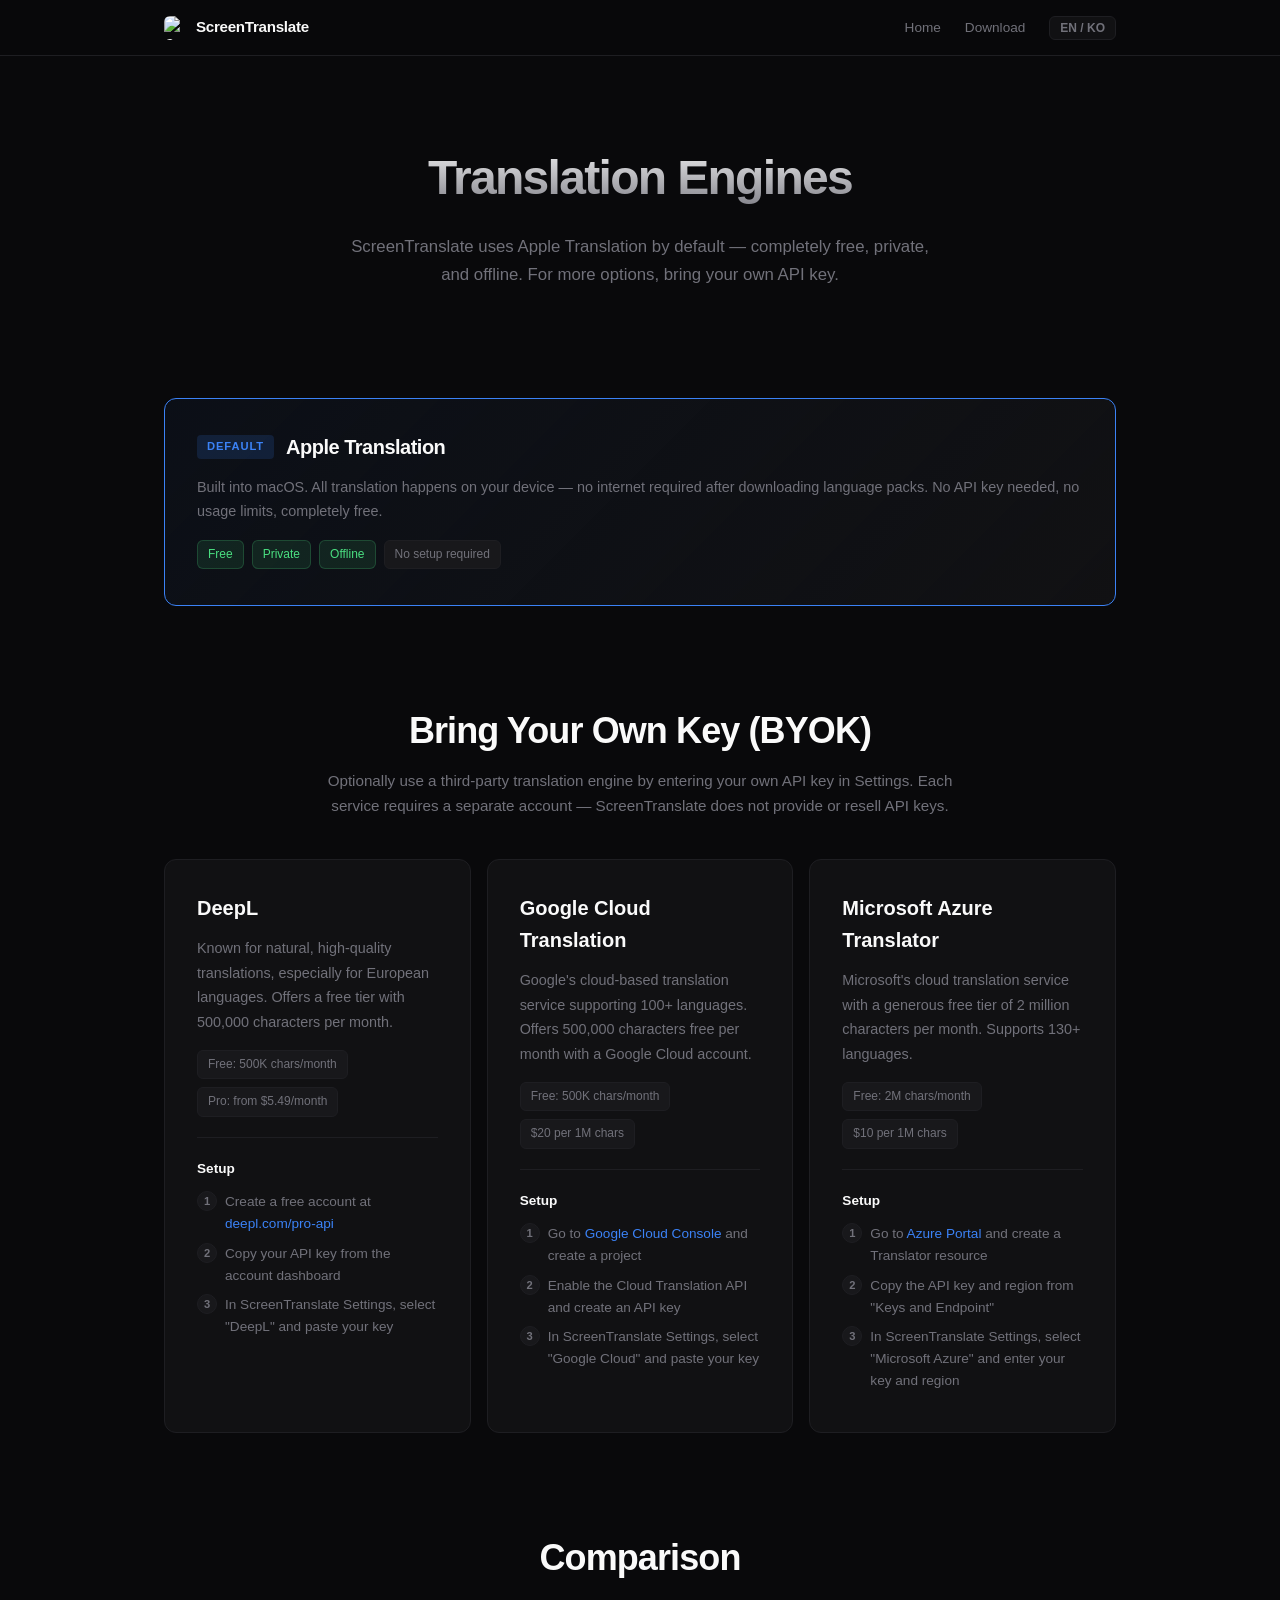
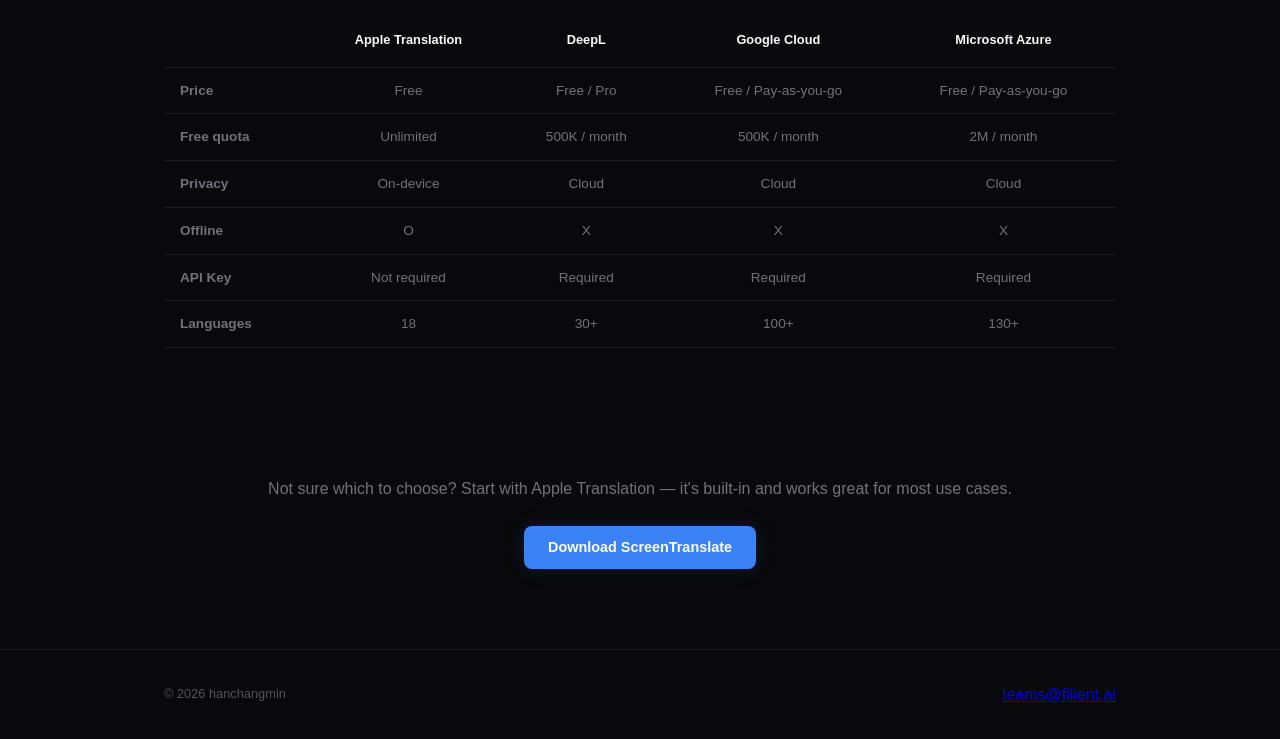
==== website/engines.html @ 38f313cc "feat: 번역 엔진 설명 웹페이지 추가 Apple Translation 기본 엔진 + BYOK (DeepL, Google, Azure) 설명, 비교 표, 설정 가이드 포함. EN" ====
<!DOCTYPE html>
<html lang="en">
<head>
    <meta charset="UTF-8">
    <meta name="viewport" content="width=device-width, initial-scale=1.0">
    <title>Translation Engines — ScreenTranslate</title>
    <meta name="description" content="ScreenTranslate supports Apple Translation, DeepL, Google Cloud, and Microsoft Azure. Use the built-in engine or bring your own API key.">
    <link rel="canonical" href="https://screentranslate.filient.ai/engines.html">

    <link rel="icon" type="image/png" sizes="32x32" href="assets/favicon-32.png">
    <link rel="icon" type="image/png" sizes="16x16" href="assets/favicon-16.png">
    <link rel="apple-touch-icon" href="assets/apple-touch-icon.png">
    <link rel="stylesheet" href="style.css">
    <link rel="stylesheet" href="engines.css">

    <!-- Google Analytics -->
    <script async src="https://www.googletagmanager.com/gtag/js?id=G-ZFZX7HR200"></script>
    <script>
      window.dataLayer = window.dataLayer || [];
      function gtag(){dataLayer.push(arguments);}
      gtag('js', new Date());
      gtag('config', 'G-ZFZX7HR200');
    </script>
</head>
<body>

<!-- Nav -->
<nav class="nav">
    <div class="container nav-inner">
        <a href="index.html" class="nav-logo">
            <img src="assets/logo.png" alt="ScreenTranslate" class="nav-logo-icon">
            ScreenTranslate
        </a>
        <div class="nav-links">
            <a href="index.html" data-i18n="nav.home">Home</a>
            <a href="index.html#download" data-i18n="nav.download">Download</a>
            <button class="lang-switch" id="lang-switch" aria-label="Switch language">EN / KO</button>
        </div>
    </div>
</nav>

<!-- Header -->
<section class="engines-hero">
    <div class="container">
        <h1 data-i18n="engines.title">Translation Engines</h1>
        <p class="engines-hero-desc" data-i18n="engines.subtitle">ScreenTranslate uses Apple Translation by default — completely free, private, and offline. For more options, bring your own API key.</p>
    </div>
</section>

<!-- Default Engine -->
<section class="engines-section">
    <div class="container">
        <div class="engine-card engine-default">
            <div class="engine-header">
                <div class="engine-badge" data-i18n="engines.default.badge">Default</div>
                <h2>Apple Translation</h2>
            </div>
            <p class="engine-desc" data-i18n="engines.apple.desc">Built into macOS. All translation happens on your device — no internet required after downloading language packs. No API key needed, no usage limits, completely free.</p>
            <div class="engine-tags">
                <span class="tag tag-green" data-i18n="engines.tag.free">Free</span>
                <span class="tag tag-green" data-i18n="engines.tag.private">Private</span>
                <span class="tag tag-green" data-i18n="engines.tag.offline">Offline</span>
                <span class="tag" data-i18n="engines.tag.noSetup">No setup required</span>
            </div>
        </div>
    </div>
</section>

<!-- BYOK Engines -->
<section class="engines-section">
    <div class="container">
        <h2 class="byok-title" data-i18n="engines.byok.title">Bring Your Own Key (BYOK)</h2>
        <p class="byok-desc" data-i18n="engines.byok.desc">Optionally use a third-party translation engine by entering your own API key in Settings. Each service requires a separate account — ScreenTranslate does not provide or resell API keys.</p>

        <div class="engine-grid">
            <!-- DeepL -->
            <div class="engine-card">
                <div class="engine-header">
                    <h3>DeepL</h3>
                </div>
                <p class="engine-desc" data-i18n="engines.deepl.desc">Known for natural, high-quality translations, especially for European languages. Offers a free tier with 500,000 characters per month.</p>
                <div class="engine-tags">
                    <span class="tag" data-i18n="engines.deepl.free">Free: 500K chars/month</span>
                    <span class="tag" data-i18n="engines.deepl.paid">Pro: from $5.49/month</span>
                </div>
                <div class="engine-setup">
                    <h4 data-i18n="engines.setup.title">Setup</h4>
                    <ol>
                        <li data-i18n="engines.deepl.step1">Create a free account at <a href="https://www.deepl.com/pro-api" target="_blank" rel="noopener">deepl.com/pro-api</a></li>
                        <li data-i18n="engines.deepl.step2">Copy your API key from the account dashboard</li>
                        <li data-i18n="engines.deepl.step3">In ScreenTranslate Settings, select "DeepL" and paste your key</li>
                    </ol>
                </div>
            </div>

            <!-- Google Cloud -->
            <div class="engine-card">
                <div class="engine-header">
                    <h3>Google Cloud Translation</h3>
                </div>
                <p class="engine-desc" data-i18n="engines.google.desc">Google's cloud-based translation service supporting 100+ languages. Offers 500,000 characters free per month with a Google Cloud account.</p>
                <div class="engine-tags">
                    <span class="tag" data-i18n="engines.google.free">Free: 500K chars/month</span>
                    <span class="tag" data-i18n="engines.google.paid">$20 per 1M chars</span>
                </div>
                <div class="engine-setup">
                    <h4 data-i18n="engines.setup.title">Setup</h4>
                    <ol>
                        <li data-i18n="engines.google.step1">Go to <a href="https://console.cloud.google.com/" target="_blank" rel="noopener">Google Cloud Console</a> and create a project</li>
                        <li data-i18n="engines.google.step2">Enable the Cloud Translation API and create an API key</li>
                        <li data-i18n="engines.google.step3">In ScreenTranslate Settings, select "Google Cloud" and paste your key</li>
                    </ol>
                </div>
            </div>

            <!-- Microsoft Azure -->
            <div class="engine-card">
                <div class="engine-header">
                    <h3>Microsoft Azure Translator</h3>
                </div>
                <p class="engine-desc" data-i18n="engines.azure.desc">Microsoft's cloud translation service with a generous free tier of 2 million characters per month. Supports 130+ languages.</p>
                <div class="engine-tags">
                    <span class="tag" data-i18n="engines.azure.free">Free: 2M chars/month</span>
                    <span class="tag" data-i18n="engines.azure.paid">$10 per 1M chars</span>
                </div>
                <div class="engine-setup">
                    <h4 data-i18n="engines.setup.title">Setup</h4>
                    <ol>
                        <li data-i18n="engines.azure.step1">Go to <a href="https://portal.azure.com/" target="_blank" rel="noopener">Azure Portal</a> and create a Translator resource</li>
                        <li data-i18n="engines.azure.step2">Copy the API key and region from "Keys and Endpoint"</li>
                        <li data-i18n="engines.azure.step3">In ScreenTranslate Settings, select "Microsoft Azure" and enter your key and region</li>
                    </ol>
                </div>
            </div>
        </div>
    </div>
</section>

<!-- Comparison -->
<section class="engines-section">
    <div class="container">
        <h2 class="comparison-title" data-i18n="engines.comparison.title">Comparison</h2>
        <div class="comparison-table-wrap">
            <table class="comparison-table">
                <thead>
                    <tr>
                        <th></th>
                        <th>Apple Translation</th>
                        <th>DeepL</th>
                        <th>Google Cloud</th>
                        <th>Microsoft Azure</th>
                    </tr>
                </thead>
                <tbody>
                    <tr>
                        <td data-i18n="engines.table.price">Price</td>
                        <td data-i18n="engines.table.apple.price">Free</td>
                        <td data-i18n="engines.table.deepl.price">Free / Pro</td>
                        <td data-i18n="engines.table.google.price">Free / Pay-as-you-go</td>
                        <td data-i18n="engines.table.azure.price">Free / Pay-as-you-go</td>
                    </tr>
                    <tr>
                        <td data-i18n="engines.table.freeQuota">Free quota</td>
                        <td data-i18n="engines.table.apple.quota">Unlimited</td>
                        <td>500K / month</td>
                        <td>500K / month</td>
                        <td>2M / month</td>
                    </tr>
                    <tr>
                        <td data-i18n="engines.table.privacy">Privacy</td>
                        <td data-i18n="engines.table.onDevice">On-device</td>
                        <td data-i18n="engines.table.cloud">Cloud</td>
                        <td data-i18n="engines.table.cloud">Cloud</td>
                        <td data-i18n="engines.table.cloud">Cloud</td>
                    </tr>
                    <tr>
                        <td data-i18n="engines.table.offline">Offline</td>
                        <td>O</td>
                        <td>X</td>
                        <td>X</td>
                        <td>X</td>
                    </tr>
                    <tr>
                        <td data-i18n="engines.table.apiKey">API Key</td>
                        <td data-i18n="engines.table.notRequired">Not required</td>
                        <td data-i18n="engines.table.required">Required</td>
                        <td data-i18n="engines.table.required">Required</td>
                        <td data-i18n="engines.table.required">Required</td>
                    </tr>
                    <tr>
                        <td data-i18n="engines.table.languages">Languages</td>
                        <td>18</td>
                        <td>30+</td>
                        <td>100+</td>
                        <td>130+</td>
                    </tr>
                </tbody>
            </table>
        </div>
    </div>
</section>

<!-- CTA -->
<section class="engines-cta">
    <div class="container">
        <p data-i18n="engines.cta">Not sure which to choose? Start with Apple Translation — it's built-in and works great for most use cases.</p>
        <a href="index.html#download" class="btn btn-primary" data-i18n="engines.cta.download">Download ScreenTranslate</a>
    </div>
</section>

<!-- Footer -->
<footer class="footer">
    <div class="container footer-inner">
        <p>&copy; 2026 hanchangmin</p>
        <a href="mailto:teams@filient.ai" class="footer-email">teams@filient.ai</a>
    </div>
</footer>

<script src="i18n.js"></script>
<script src="engines-i18n.js"></script>
</body>
</html>
---- website/style.css ----
/* Reset & Base */
*,
*::before,
*::after {
    margin: 0;
    padding: 0;
    box-sizing: border-box;
}

:root {
    --color-bg: #09090b;
    --color-surface: #111113;
    --color-surface-hover: #18181b;
    --color-border: #1e1e22;
    --color-border-hover: #2a2a2e;
    --color-text: #fafafa;
    --color-text-secondary: #71717a;
    --color-text-tertiary: #52525b;
    --color-accent: #3b82f6;
    --color-accent-hover: #2563eb;
    --color-accent-glow: rgba(59, 130, 246, 0.15);
    --radius: 12px;
    --radius-sm: 8px;
    --max-width: 1000px;
    --nav-height: 56px;
}

html {
    scroll-behavior: smooth;
}

body {
    font-family: -apple-system, BlinkMacSystemFont, "SF Pro Text", "Segoe UI", Roboto, sans-serif;
    background: var(--color-bg);
    color: var(--color-text);
    line-height: 1.6;
    -webkit-font-smoothing: antialiased;
    -moz-osx-font-smoothing: grayscale;
}

.container {
    max-width: var(--max-width);
    margin: 0 auto;
    padding: 0 24px;
}

h2 {
    font-size: 2.25rem;
    font-weight: 700;
    text-align: center;
    margin-bottom: 12px;
    letter-spacing: -0.025em;
}

.section-subtitle {
    text-align: center;
    color: var(--color-text-secondary);
    font-size: 1.05rem;
    margin-bottom: 56px;
}

/* Nav */
.nav {
    position: fixed;
    top: 0;
    left: 0;
    right: 0;
    height: var(--nav-height);
    background: rgba(9, 9, 11, 0.8);
    backdrop-filter: blur(12px);
    -webkit-backdrop-filter: blur(12px);
    border-bottom: 1px solid var(--color-border);
    z-index: 100;
}

.nav-inner {
    display: flex;
    align-items: center;
    justify-content: space-between;
    height: 100%;
}

.nav-logo {
    display: flex;
    align-items: center;
    gap: 8px;
    font-size: 0.95rem;
    font-weight: 700;
    color: var(--color-text);
    text-decoration: none;
    letter-spacing: -0.02em;
}

.nav-logo-icon {
    width: 24px;
    height: 24px;
    border-radius: 6px;
}

.nav-links {
    display: flex;
    align-items: center;
    gap: 24px;
}

.nav-links a {
    font-size: 0.85rem;
    color: var(--color-text-secondary);
    text-decoration: none;
    transition: color 0.15s;
}

.nav-links a:hover {
    color: var(--color-text);
}

.lang-switch {
    font-size: 0.75rem;
    font-weight: 600;
    color: var(--color-text-secondary);
    background: var(--color-surface);
    border: 1px solid var(--color-border);
    border-radius: 6px;
    padding: 4px 10px;
    cursor: pointer;
    transition: all 0.15s;
}

.lang-switch:hover {
    color: var(--color-text);
    border-color: var(--color-border-hover);
}

/* Buttons */
.btn {
    display: inline-flex;
    align-items: center;
    gap: 8px;
    padding: 10px 24px;
    border-radius: var(--radius-sm);
    font-size: 0.9rem;
    font-weight: 600;
    text-decoration: none;
    transition: all 0.2s ease;
    cursor: pointer;
    border: none;
}

.btn-primary {
    background: var(--color-accent);
    color: #fff;
    box-shadow: 0 0 20px var(--color-accent-glow);
}

.btn-primary:hover {
    background: var(--color-accent-hover);
    box-shadow: 0 0 30px var(--color-accent-glow);
    transform: translateY(-1px);
}

.btn-ghost {
    background: transparent;
    color: var(--color-text-secondary);
}

.btn-ghost:hover {
    color: var(--color-text);
}

.btn-large {
    padding: 14px 36px;
    font-size: 1rem;
    border-radius: var(--radius);
}

/* Hero */
.hero {
    padding: 160px 0 100px;
    text-align: center;
}

.hero-logo {
    width: 80px;
    height: 80px;
    border-radius: 18px;
    margin-bottom: 24px;
    box-shadow: 0 8px 32px rgba(0, 0, 0, 0.3);
}

.hero-pillars {
    display: flex;
    align-items: center;
    justify-content: center;
    gap: 16px;
    margin-bottom: 28px;
    font-size: 0.85rem;
    font-weight: 600;
    text-transform: uppercase;
    letter-spacing: 0.1em;
    color: var(--color-accent);
}

.pill-dot {
    width: 4px;
    height: 4px;
    border-radius: 50%;
    background: var(--color-text-tertiary);
}

.hero h1 {
    font-size: 4rem;
    font-weight: 800;
    letter-spacing: -0.035em;
    line-height: 1.1;
    margin-bottom: 20px;
    background: linear-gradient(180deg, #fafafa 0%, #71717a 100%);
    -webkit-background-clip: text;
    -webkit-text-fill-color: transparent;
    background-clip: text;
}

.hero-description {
    font-size: 1.1rem;
    color: var(--color-text-secondary);
    max-width: 520px;
    margin: 0 auto 36px;
    line-height: 1.7;
}

.hero-actions {
    display: flex;
    gap: 12px;
    justify-content: center;
    align-items: center;
}

.hero-meta {
    margin-top: 20px;
    font-size: 0.8rem;
    color: var(--color-text-tertiary);
}

.hero-screenshot {
    margin-top: 56px;
    position: relative;
}

.hero-screenshot img,
.hero-screenshot video {
    width: 100%;
    max-width: 800px;
    border-radius: var(--radius);
    border: 1px solid var(--color-border);
    box-shadow: 0 24px 80px rgba(0, 0, 0, 0.5), 0 0 1px rgba(255, 255, 255, 0.05);
}

/* Features */
.features {
    padding: 100px 0;
}

.feature-grid {
    display: grid;
    grid-template-columns: repeat(3, 1fr);
    gap: 16px;
}

.feature-card {
    background: var(--color-surface);
    border: 1px solid var(--color-border);
    border-radius: var(--radius);
    padding: 28px 24px;
    transition: all 0.2s ease;
}

.feature-card:hover {
    border-color: var(--color-border-hover);
    background: var(--color-surface-hover);
}

.feature-icon {
    width: 40px;
    height: 40px;
    display: flex;
    align-items: center;
    justify-content: center;
    border-radius: var(--radius-sm);
    background: rgba(59, 130, 246, 0.1);
    color: var(--color-accent);
    margin-bottom: 16px;
}

.feature-card h3 {
    font-size: 0.95rem;
    font-weight: 600;
    margin-bottom: 8px;
    letter-spacing: -0.01em;
}

.feature-card p {
    font-size: 0.85rem;
    color: var(--color-text-secondary);
    line-height: 1.6;
}

/* How It Works */
.how-it-works {
    padding: 100px 0;
}

.steps-vertical {
    display: flex;
    flex-direction: column;
    gap: 48px;
}

.step-row {
    display: flex;
    align-items: center;
    gap: 48px;
}

.step-row:nth-child(even) {
    flex-direction: row-reverse;
}

.step-info {
    flex: 1;
    min-width: 0;
}

.step-number {
    width: 40px;
    height: 40px;
    border-radius: 50%;
    background: var(--color-surface);
    border: 1px solid var(--color-border);
    display: flex;
    align-items: center;
    justify-content: center;
    font-size: 1rem;
    font-weight: 700;
    margin-bottom: 14px;
    color: var(--color-accent);
}

.step-info h3 {
    font-size: 1.1rem;
    font-weight: 600;
    margin-bottom: 8px;
}

.step-info p {
    font-size: 0.9rem;
    color: var(--color-text-secondary);
    line-height: 1.6;
}

.step-screenshot {
    flex: 1.4;
    min-width: 0;
}

.step-screenshot img {
    width: 100%;
    border-radius: var(--radius);
    border: 1px solid var(--color-border);
    box-shadow: 0 8px 32px rgba(0, 0, 0, 0.3);
}

/* Showcase */
.showcase {
    padding: 100px 0;
}

.showcase-grid {
    display: grid;
    grid-template-columns: repeat(3, 1fr);
    gap: 16px;
    align-items: start;
}

.showcase-card {
    background: var(--color-surface);
    border: 1px solid var(--color-border);
    border-radius: var(--radius);
    overflow: hidden;
    transition: border-color 0.2s;
}

.showcase-card:hover {
    border-color: var(--color-border-hover);
}

.showcase-card img {
    width: 100%;
    height: 260px;
    object-fit: contain;
    display: block;
    padding: 12px;
}

.showcase-card h3 {
    font-size: 0.85rem;
    font-weight: 600;
    padding: 14px 16px;
    color: var(--color-text-secondary);
}

/* Download */
.download {
    padding: 100px 0;
    text-align: center;
    background: linear-gradient(180deg, transparent 0%, rgba(59, 130, 246, 0.03) 100%);
}

.download-requirements {
    margin-top: 20px;
}

.download-requirements p {
    font-size: 0.8rem;
    color: var(--color-text-tertiary);
}

/* Footer */
.footer {
    padding: 32px 0;
    border-top: 1px solid var(--color-border);
}

.footer-inner {
    display: flex;
    align-items: center;
    justify-content: space-between;
}

.footer p {
    font-size: 0.8rem;
    color: var(--color-text-tertiary);
}

.footer-links {
    display: flex;
    gap: 16px;
}

.footer-links a {
    font-size: 0.8rem;
    color: var(--color-text-tertiary);
    text-decoration: none;
    transition: color 0.15s;
}

.footer-links a:hover {
    color: var(--color-text-secondary);
}

/* Responsive */
@media (max-width: 768px) {
    .hero {
        padding: 120px 0 60px;
    }

    .hero h1 {
        font-size: 2.5rem;
    }

    .hero-description {
        font-size: 1rem;
    }

    .feature-grid {
        grid-template-columns: 1fr;
        gap: 12px;
    }

    .step-row,
    .step-row:nth-child(even) {
        flex-direction: column;
        gap: 24px;
    }

    .showcase-grid {
        grid-template-columns: 1fr;
        gap: 12px;
    }

    .hero-actions {
        flex-direction: column;
    }

    .nav-links a[href] {
        display: none;
    }

    .footer-inner {
        flex-direction: column;
        gap: 12px;
    }
}
---- website/engines.css ----
/* Engines Page Styles */

.engines-hero {
    padding: 140px 0 60px;
    text-align: center;
}

.engines-hero h1 {
    font-size: 3rem;
    font-weight: 800;
    letter-spacing: -0.035em;
    margin-bottom: 16px;
    background: linear-gradient(180deg, #fafafa 0%, #71717a 100%);
    -webkit-background-clip: text;
    -webkit-text-fill-color: transparent;
    background-clip: text;
}

.engines-hero-desc {
    font-size: 1.05rem;
    color: var(--color-text-secondary);
    max-width: 600px;
    margin: 0 auto;
    line-height: 1.7;
}

/* Sections */
.engines-section {
    padding: 48px 0;
}

/* Engine Cards */
.engine-card {
    background: var(--color-surface);
    border: 1px solid var(--color-border);
    border-radius: var(--radius);
    padding: 32px;
    transition: border-color 0.2s;
}

.engine-card:hover {
    border-color: var(--color-border-hover);
}

.engine-default {
    border-color: var(--color-accent);
    background: linear-gradient(135deg, rgba(59, 130, 246, 0.05) 0%, var(--color-surface) 100%);
}

.engine-header {
    display: flex;
    align-items: center;
    gap: 12px;
    margin-bottom: 12px;
}

.engine-header h2,
.engine-header h3 {
    font-size: 1.25rem;
    font-weight: 700;
    text-align: left;
    margin-bottom: 0;
}

.engine-badge {
    font-size: 0.7rem;
    font-weight: 700;
    text-transform: uppercase;
    letter-spacing: 0.08em;
    color: var(--color-accent);
    background: rgba(59, 130, 246, 0.15);
    padding: 3px 10px;
    border-radius: 4px;
}

.engine-desc {
    font-size: 0.9rem;
    color: var(--color-text-secondary);
    line-height: 1.7;
    margin-bottom: 16px;
}

/* Tags */
.engine-tags {
    display: flex;
    flex-wrap: wrap;
    gap: 8px;
    margin-bottom: 4px;
}

.tag {
    font-size: 0.75rem;
    font-weight: 500;
    color: var(--color-text-secondary);
    background: var(--color-surface-hover);
    border: 1px solid var(--color-border);
    border-radius: 6px;
    padding: 4px 10px;
}

.tag-green {
    color: #4ade80;
    background: rgba(74, 222, 128, 0.1);
    border-color: rgba(74, 222, 128, 0.2);
}

/* Setup Instructions */
.engine-setup {
    margin-top: 20px;
    padding-top: 20px;
    border-top: 1px solid var(--color-border);
}

.engine-setup h4 {
    font-size: 0.85rem;
    font-weight: 600;
    color: var(--color-text);
    margin-bottom: 12px;
}

.engine-setup ol {
    list-style: none;
    counter-reset: step;
    padding: 0;
}

.engine-setup ol li {
    counter-increment: step;
    font-size: 0.85rem;
    color: var(--color-text-secondary);
    line-height: 1.6;
    padding-left: 28px;
    position: relative;
    margin-bottom: 8px;
}

.engine-setup ol li::before {
    content: counter(step);
    position: absolute;
    left: 0;
    width: 20px;
    height: 20px;
    border-radius: 50%;
    background: var(--color-surface-hover);
    border: 1px solid var(--color-border);
    display: flex;
    align-items: center;
    justify-content: center;
    font-size: 0.7rem;
    font-weight: 700;
    color: var(--color-text-secondary);
    text-align: center;
    line-height: 20px;
}

.engine-setup a {
    color: var(--color-accent);
    text-decoration: none;
}

.engine-setup a:hover {
    text-decoration: underline;
}

/* BYOK Grid */
.byok-title {
    margin-bottom: 8px;
}

.byok-desc {
    text-align: center;
    font-size: 0.95rem;
    color: var(--color-text-secondary);
    max-width: 640px;
    margin: 0 auto 40px;
    line-height: 1.7;
}

.engine-grid {
    display: grid;
    grid-template-columns: repeat(3, 1fr);
    gap: 16px;
}

/* Comparison Table */
.comparison-title {
    margin-bottom: 32px;
}

.comparison-table-wrap {
    overflow-x: auto;
    -webkit-overflow-scrolling: touch;
}

.comparison-table {
    width: 100%;
    border-collapse: collapse;
    font-size: 0.85rem;
}

.comparison-table th,
.comparison-table td {
    padding: 12px 16px;
    text-align: center;
    border-bottom: 1px solid var(--color-border);
}

.comparison-table th:first-child,
.comparison-table td:first-child {
    text-align: left;
    font-weight: 600;
    color: var(--color-text-secondary);
}

.comparison-table th {
    font-size: 0.8rem;
    font-weight: 600;
    color: var(--color-text);
    padding-bottom: 16px;
}

.comparison-table td {
    color: var(--color-text-secondary);
}

.comparison-table tbody tr:hover {
    background: var(--color-surface);
}

/* CTA */
.engines-cta {
    padding: 80px 0;
    text-align: center;
}

.engines-cta p {
    font-size: 1rem;
    color: var(--color-text-secondary);
    margin-bottom: 24px;
}

/* Responsive */
@media (max-width: 768px) {
    .engines-hero {
        padding: 120px 0 40px;
    }

    .engines-hero h1 {
        font-size: 2rem;
    }

    .engine-grid {
        grid-template-columns: 1fr;
        gap: 12px;
    }

    .comparison-table {
        font-size: 0.75rem;
    }

    .comparison-table th,
    .comparison-table td {
        padding: 8px 10px;
    }
}
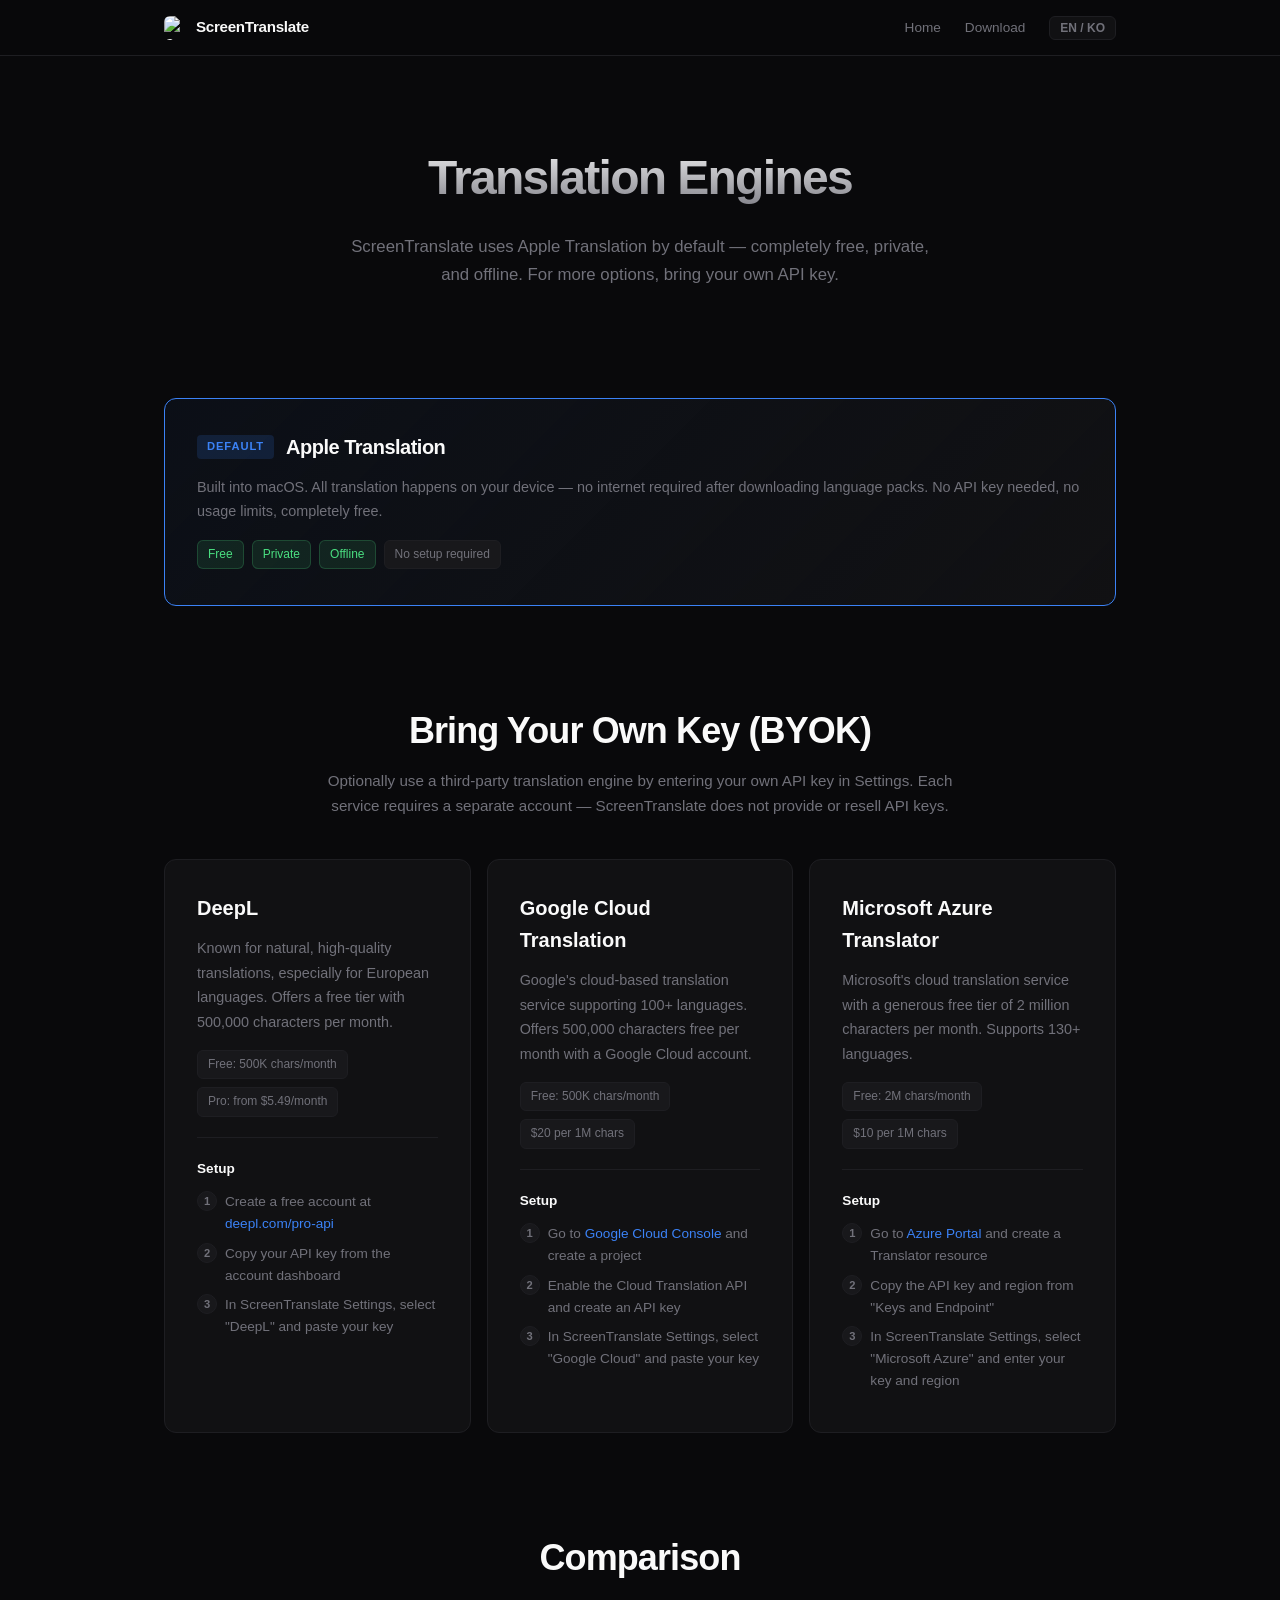
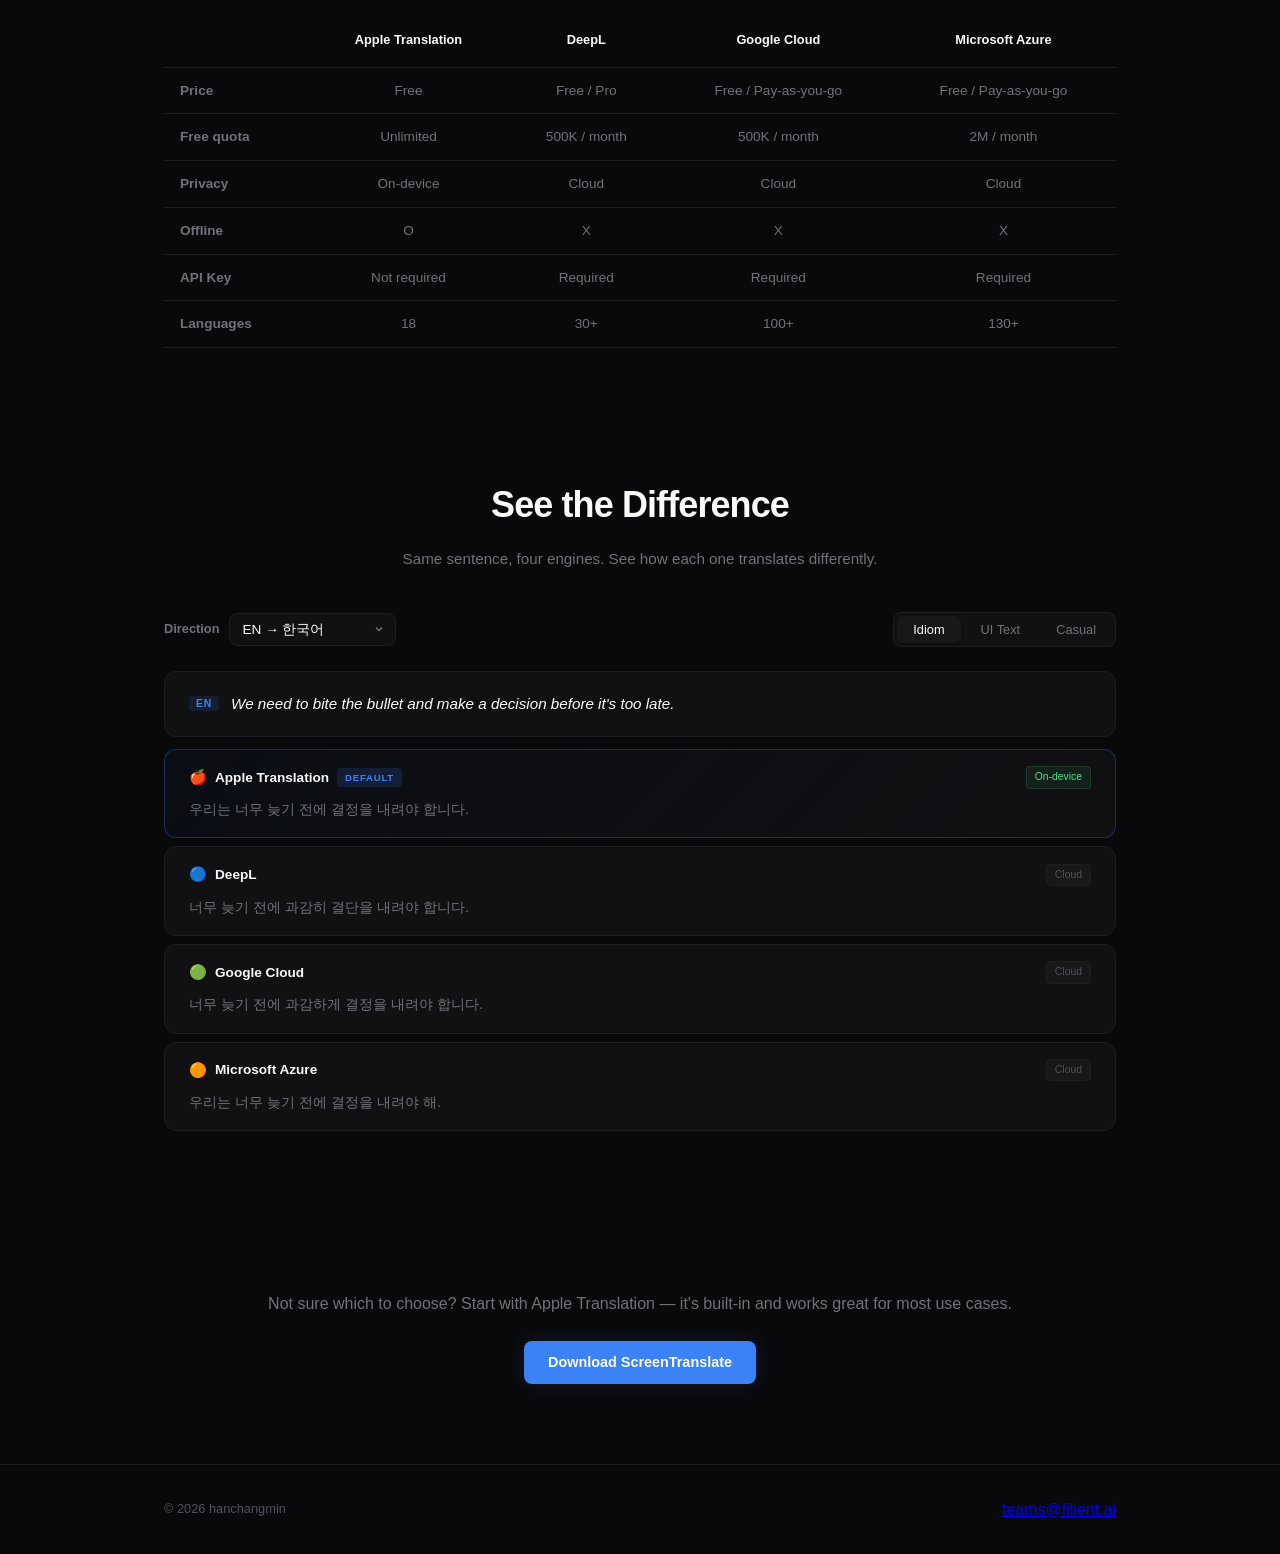
==== commit a58b0416: "feat: 번역 엔진 실시간 비교 섹션 추가 (engines 페이지)" ====
--- a/website/engines.html
+++ b/website/engines.html
@@ -200,6 +200,83 @@
     </div>
 </section>
 
+<!-- Live Comparison -->
+<section class="engines-section comparison-live">
+    <div class="container">
+        <h2 data-i18n="engines.live.title">See the Difference</h2>
+        <p class="byok-desc" data-i18n="engines.live.subtitle">Same sentence, four engines. See how each one translates differently.</p>
+
+        <div class="cl-controls">
+            <div class="cl-lang-select">
+                <label data-i18n="engines.live.direction">Direction</label>
+                <select id="cl-lang">
+                    <optgroup label="English →" data-i18n-label="engines.live.groupForward">
+                        <option value="ko">EN → 한국어</option>
+                        <option value="ja">EN → 日本語</option>
+                        <option value="zh-Hans">EN → 中文(简体)</option>
+                        <option value="zh-Hant">EN → 中文(繁體)</option>
+                        <option value="fr">EN → Français</option>
+                        <option value="de">EN → Deutsch</option>
+                        <option value="es">EN → Español</option>
+                        <option value="pt">EN → Português</option>
+                        <option value="it">EN → Italiano</option>
+                        <option value="ru">EN → Русский</option>
+                        <option value="ar">EN → العربية</option>
+                    </optgroup>
+                    <optgroup label="→ English" data-i18n-label="engines.live.groupReverse">
+                        <option value="rev-ko">한국어 → EN</option>
+                        <option value="rev-ja">日本語 → EN</option>
+                        <option value="rev-zh-Hans">中文(简体) → EN</option>
+                    </optgroup>
+                </select>
+            </div>
+            <div class="cl-tabs" id="cl-tabs">
+                <button class="cl-tab active" data-idx="0" data-i18n="engines.live.tab1">Idiom</button>
+                <button class="cl-tab" data-idx="1" data-i18n="engines.live.tab2">UI Text</button>
+                <button class="cl-tab" data-idx="2" data-i18n="engines.live.tab3">Casual</button>
+            </div>
+        </div>
+
+        <div class="cl-original" id="cl-original"></div>
+
+        <div class="cl-results" id="cl-results">
+            <div class="cl-card cl-card-default">
+                <div class="cl-card-header">
+                    <span class="cl-engine-icon">🍎</span>
+                    <span class="cl-engine-name">Apple Translation</span>
+                    <span class="cl-card-badge" data-i18n="engines.live.default">Default</span>
+                    <span class="cl-card-tag cl-tag-green" data-i18n="engines.live.ondevice">On-device</span>
+                </div>
+                <p class="cl-card-text" id="cl-apple"></p>
+            </div>
+            <div class="cl-card">
+                <div class="cl-card-header">
+                    <span class="cl-engine-icon">🔵</span>
+                    <span class="cl-engine-name">DeepL</span>
+                    <span class="cl-card-tag" data-i18n="engines.live.cloud">Cloud</span>
+                </div>
+                <p class="cl-card-text" id="cl-deepl"></p>
+            </div>
+            <div class="cl-card">
+                <div class="cl-card-header">
+                    <span class="cl-engine-icon">🟢</span>
+                    <span class="cl-engine-name">Google Cloud</span>
+                    <span class="cl-card-tag" data-i18n="engines.live.cloud">Cloud</span>
+                </div>
+                <p class="cl-card-text" id="cl-google"></p>
+            </div>
+            <div class="cl-card">
+                <div class="cl-card-header">
+                    <span class="cl-engine-icon">🟠</span>
+                    <span class="cl-engine-name">Microsoft Azure</span>
+                    <span class="cl-card-tag" data-i18n="engines.live.cloud">Cloud</span>
+                </div>
+                <p class="cl-card-text" id="cl-azure"></p>
+            </div>
+        </div>
+    </div>
+</section>
+
 <!-- CTA -->
 <section class="engines-cta">
     <div class="container">
--- a/website/engines.css
+++ b/website/engines.css
@@ -239,6 +239,189 @@
     margin-bottom: 24px;
 }
 
+/* Live Comparison */
+.comparison-live {
+    padding: 80px 0;
+}
+
+.cl-controls {
+    display: flex;
+    align-items: center;
+    justify-content: space-between;
+    gap: 16px;
+    margin-bottom: 24px;
+}
+
+.cl-lang-select {
+    display: flex;
+    align-items: center;
+    gap: 10px;
+}
+
+.cl-lang-select label {
+    font-size: 0.8rem;
+    font-weight: 600;
+    color: var(--color-text-secondary);
+    white-space: nowrap;
+}
+
+.cl-lang-select select {
+    font-size: 0.85rem;
+    font-weight: 500;
+    color: var(--color-text);
+    background: var(--color-surface);
+    border: 1px solid var(--color-border);
+    border-radius: var(--radius-sm);
+    padding: 8px 32px 8px 12px;
+    cursor: pointer;
+    outline: none;
+    appearance: none;
+    -webkit-appearance: none;
+    background-image: url("data:image/svg+xml,%3Csvg xmlns='http://www.w3.org/2000/svg' width='12' height='12' viewBox='0 0 12 12'%3E%3Cpath d='M3 4.5L6 7.5L9 4.5' stroke='%2371717a' stroke-width='1.5' fill='none'/%3E%3C/svg%3E");
+    background-repeat: no-repeat;
+    background-position: right 10px center;
+    transition: border-color 0.15s;
+}
+
+.cl-lang-select select:hover,
+.cl-lang-select select:focus {
+    border-color: var(--color-border-hover);
+}
+
+.cl-tabs {
+    display: flex;
+    gap: 4px;
+    background: var(--color-surface);
+    border: 1px solid var(--color-border);
+    border-radius: var(--radius-sm);
+    padding: 3px;
+}
+
+.cl-tab {
+    font-size: 0.8rem;
+    font-weight: 500;
+    color: var(--color-text-secondary);
+    background: transparent;
+    border: none;
+    border-radius: 6px;
+    padding: 6px 16px;
+    cursor: pointer;
+    transition: all 0.15s;
+    white-space: nowrap;
+}
+
+.cl-tab:hover {
+    color: var(--color-text);
+}
+
+.cl-tab.active {
+    color: var(--color-text);
+    background: var(--color-surface-hover);
+    box-shadow: 0 1px 2px rgba(0, 0, 0, 0.3);
+}
+
+.cl-original {
+    font-size: 0.95rem;
+    color: var(--color-text);
+    background: var(--color-surface);
+    border: 1px solid var(--color-border);
+    border-radius: var(--radius);
+    padding: 20px 24px;
+    margin-bottom: 12px;
+    line-height: 1.6;
+    font-style: italic;
+}
+
+.cl-original::before {
+    content: attr(data-source-lang);
+    font-size: 0.65rem;
+    font-weight: 700;
+    font-style: normal;
+    text-transform: uppercase;
+    letter-spacing: 0.08em;
+    color: var(--color-accent);
+    background: rgba(59, 130, 246, 0.12);
+    padding: 2px 7px;
+    border-radius: 4px;
+    margin-right: 12px;
+    vertical-align: middle;
+}
+
+.cl-results {
+    display: flex;
+    flex-direction: column;
+    gap: 8px;
+}
+
+.cl-card {
+    background: var(--color-surface);
+    border: 1px solid var(--color-border);
+    border-radius: var(--radius);
+    padding: 16px 24px;
+    transition: border-color 0.2s;
+}
+
+.cl-card:hover {
+    border-color: var(--color-border-hover);
+}
+
+.cl-card-default {
+    border-color: rgba(59, 130, 246, 0.3);
+    background: linear-gradient(135deg, rgba(59, 130, 246, 0.04) 0%, var(--color-surface) 100%);
+}
+
+.cl-card-header {
+    display: flex;
+    align-items: center;
+    gap: 8px;
+    margin-bottom: 8px;
+}
+
+.cl-engine-icon {
+    font-size: 0.9rem;
+}
+
+.cl-engine-name {
+    font-size: 0.85rem;
+    font-weight: 600;
+    color: var(--color-text);
+}
+
+.cl-card-badge {
+    font-size: 0.6rem;
+    font-weight: 700;
+    text-transform: uppercase;
+    letter-spacing: 0.08em;
+    color: var(--color-accent);
+    background: rgba(59, 130, 246, 0.15);
+    padding: 2px 8px;
+    border-radius: 4px;
+}
+
+.cl-card-tag {
+    font-size: 0.65rem;
+    font-weight: 500;
+    color: var(--color-text-tertiary);
+    background: var(--color-surface-hover);
+    border: 1px solid var(--color-border);
+    padding: 2px 8px;
+    border-radius: 4px;
+    margin-left: auto;
+}
+
+.cl-tag-green {
+    color: #4ade80;
+    background: rgba(74, 222, 128, 0.08);
+    border-color: rgba(74, 222, 128, 0.15);
+}
+
+.cl-card-text {
+    font-size: 0.9rem;
+    color: var(--color-text-secondary);
+    line-height: 1.7;
+    min-height: 1.4em;
+}
+
 /* Responsive */
 @media (max-width: 768px) {
     .engines-hero {
@@ -262,4 +445,40 @@
     .comparison-table td {
         padding: 8px 10px;
     }
-}
+
+    .cl-controls {
+        flex-direction: column;
+        align-items: stretch;
+        gap: 12px;
+    }
+
+    .cl-lang-select {
+        justify-content: space-between;
+    }
+
+    .cl-lang-select select {
+        flex: 1;
+    }
+
+    .cl-tabs {
+        justify-content: center;
+    }
+
+    .cl-tab {
+        padding: 6px 12px;
+        font-size: 0.75rem;
+    }
+
+    .cl-original {
+        font-size: 0.85rem;
+        padding: 16px;
+    }
+
+    .cl-card {
+        padding: 14px 16px;
+    }
+
+    .cl-card-text {
+        font-size: 0.82rem;
+    }
+}
